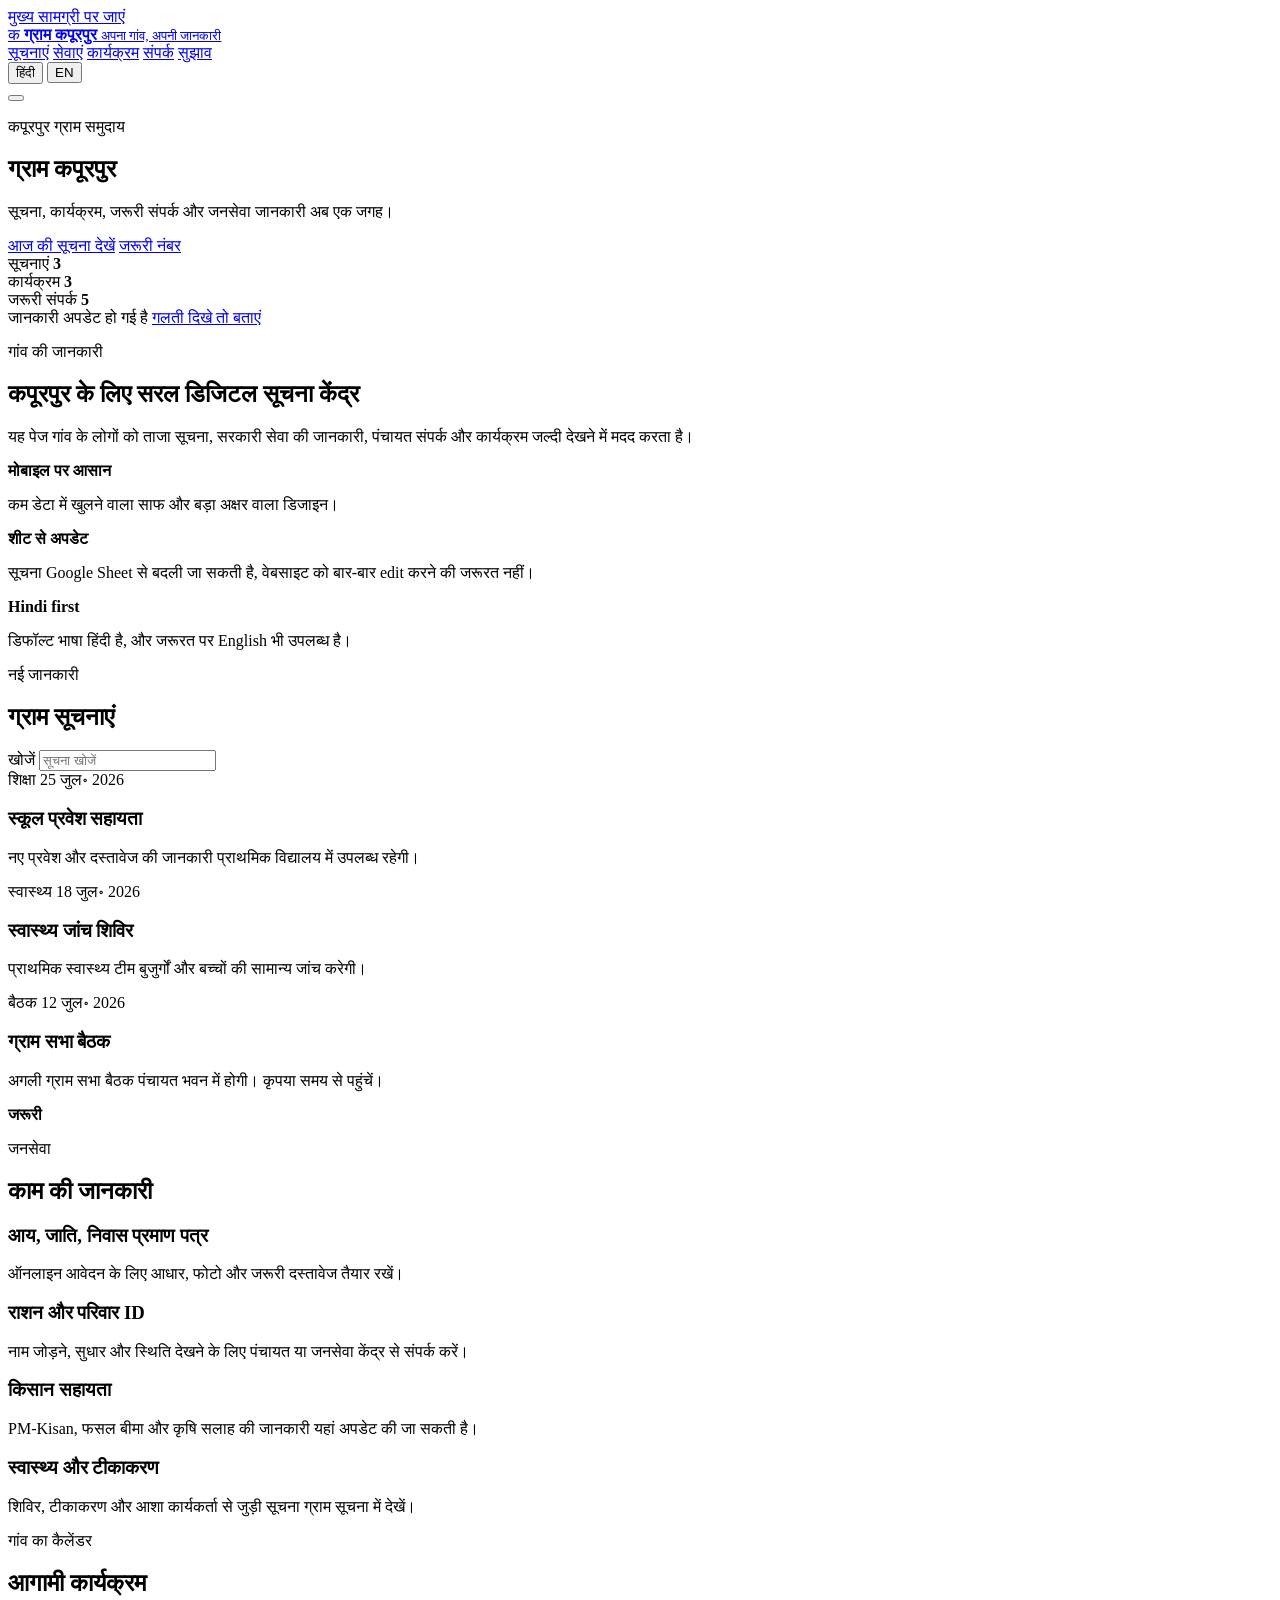
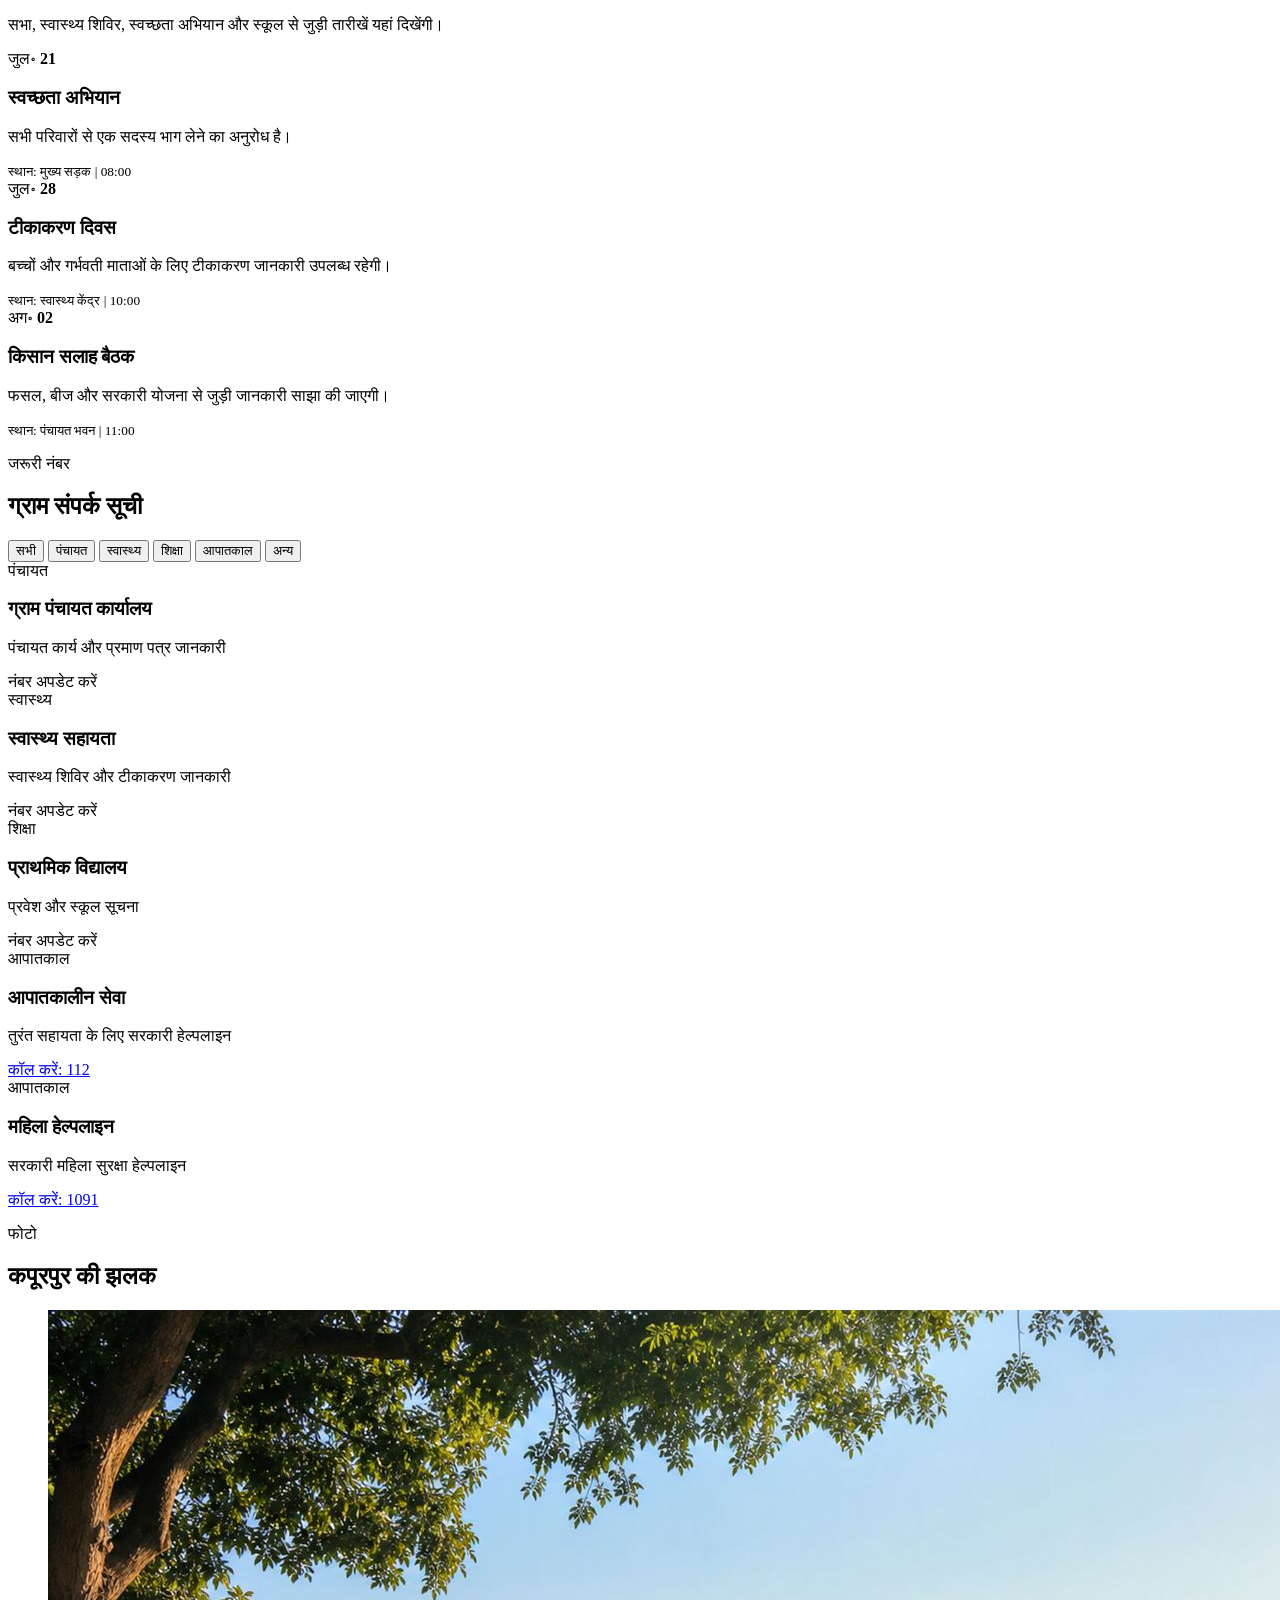
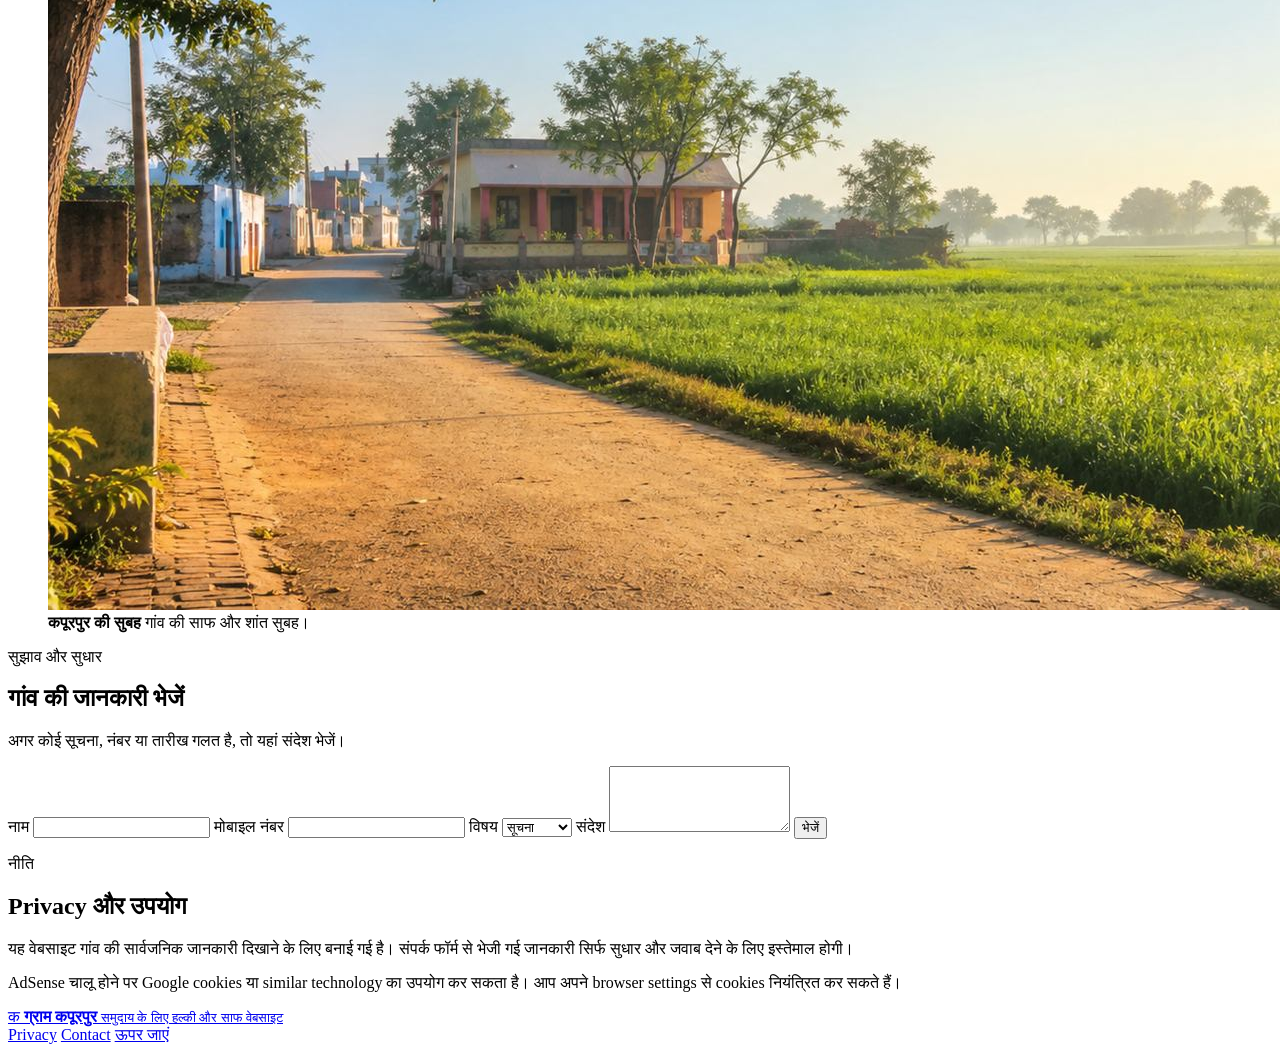
==== index.html @ 81c88fbb "Publish Gram Kapoorpur website" ====
<!doctype html>
<html lang="hi">
<head>
  <meta charset="utf-8">
  <meta name="viewport" content="width=device-width, initial-scale=1">
  <title>ग्राम कपूरपुर | Gram Kapoorpur</title>
  <meta name="description" content="ग्राम कपूरपुर की सूचना, कार्यक्रम, जरूरी संपर्क, जनसेवा जानकारी और गांव की खबरें।">
  <meta name="theme-color" content="#155e45">
  <meta property="og:title" content="ग्राम कपूरपुर | Gram Kapoorpur">
  <meta property="og:description" content="ग्राम कपूरपुर की आधिकारिक समुदाय वेबसाइट।">
  <meta property="og:type" content="website">
  <meta property="og:image" content="assets/kapoorpur-hero.jpg">
  <link rel="icon" href="assets/favicon.svg" type="image/svg+xml">
  <link rel="manifest" href="manifest.webmanifest">
  <link rel="preload" href="assets/kapoorpur-hero.jpg" as="image">
  <link rel="stylesheet" href="styles.css">
  <script src="config.js" defer></script>
  <script src="app.js" defer></script>
</head>
<body>
  <a class="skip-link" href="#content" data-i18n="skipLink">मुख्य सामग्री पर जाएं</a>

  <header class="site-header" id="top">
    <a class="brand" href="#top" aria-label="Gram Kapoorpur home">
      <span class="brand-mark" aria-hidden="true">क</span>
      <span>
        <strong data-i18n="siteName">ग्राम कपूरपुर</strong>
        <small data-i18n="siteTagline">अपना गांव, अपनी जानकारी</small>
      </span>
    </a>

    <nav class="nav-links" id="navLinks" aria-label="Main navigation">
      <a href="#notices" data-i18n="navNotices">सूचनाएं</a>
      <a href="#services" data-i18n="navServices">सेवाएं</a>
      <a href="#events" data-i18n="navEvents">कार्यक्रम</a>
      <a href="#directory" data-i18n="navDirectory">संपर्क</a>
      <a href="#contact" data-i18n="navContact">सुझाव</a>
    </nav>

    <div class="header-actions">
      <div class="language-switch" role="group" aria-label="Language">
        <button type="button" class="active" data-lang-switch="hi">हिंदी</button>
        <button type="button" data-lang-switch="en">EN</button>
      </div>
      <button class="menu-toggle" id="menuToggle" type="button" aria-label="Open menu" aria-expanded="false" aria-controls="navLinks">
        <span></span>
        <span></span>
        <span></span>
      </button>
    </div>
  </header>

  <main id="content">
    <section class="hero" aria-labelledby="heroTitle">
      <div class="hero-shade"></div>
      <div class="hero-content">
        <p class="eyebrow" data-i18n="heroEyebrow">कपूरपुर ग्राम समुदाय</p>
        <h1 id="heroTitle" data-i18n="heroTitle">ग्राम कपूरपुर</h1>
        <p class="hero-copy" data-i18n="heroCopy">सूचना, कार्यक्रम, जरूरी संपर्क और जनसेवा जानकारी अब एक जगह।</p>
        <div class="hero-actions">
          <a class="primary-action" href="#notices" data-i18n="heroPrimary">आज की सूचना देखें</a>
          <a class="secondary-action" href="#directory" data-i18n="heroSecondary">जरूरी नंबर</a>
        </div>
      </div>
      <div class="quick-strip" aria-label="Village highlights">
        <article>
          <span data-i18n="quickOneLabel">सूचनाएं</span>
          <strong id="noticeCount">0</strong>
        </article>
        <article>
          <span data-i18n="quickTwoLabel">कार्यक्रम</span>
          <strong id="eventCount">0</strong>
        </article>
        <article>
          <span data-i18n="quickThreeLabel">जरूरी संपर्क</span>
          <strong id="directoryCount">0</strong>
        </article>
      </div>
    </section>

    <section class="update-band" aria-live="polite">
      <span id="dataStatus" data-i18n="loadingData">जानकारी लोड हो रही है...</span>
      <a href="#contact" data-i18n="updateLink">गलती दिखे तो बताएं</a>
    </section>

    <section class="section intro-section" id="village" aria-labelledby="villageTitle">
      <div class="section-copy">
        <p class="eyebrow" data-i18n="villageEyebrow">गांव की जानकारी</p>
        <h2 id="villageTitle" data-i18n="villageTitle">कपूरपुर के लिए सरल डिजिटल सूचना केंद्र</h2>
        <p data-i18n="villageCopy">यह पेज गांव के लोगों को ताजा सूचना, सरकारी सेवा की जानकारी, पंचायत संपर्क और कार्यक्रम जल्दी देखने में मदद करता है।</p>
      </div>
      <div class="info-list">
        <article>
          <b data-i18n="infoOneTitle">मोबाइल पर आसान</b>
          <p data-i18n="infoOneBody">कम डेटा में खुलने वाला साफ और बड़ा अक्षर वाला डिजाइन।</p>
        </article>
        <article>
          <b data-i18n="infoTwoTitle">शीट से अपडेट</b>
          <p data-i18n="infoTwoBody">सूचना Google Sheet से बदली जा सकती है, वेबसाइट को बार-बार edit करने की जरूरत नहीं।</p>
        </article>
        <article>
          <b data-i18n="infoThreeTitle">Hindi first</b>
          <p data-i18n="infoThreeBody">डिफॉल्ट भाषा हिंदी है, और जरूरत पर English भी उपलब्ध है।</p>
        </article>
      </div>
    </section>

    <section class="ad-region" data-ad-container="top" hidden aria-label="Advertisement"></section>

    <section class="section" id="notices" aria-labelledby="noticesTitle">
      <div class="section-head">
        <div>
          <p class="eyebrow" data-i18n="noticesEyebrow">नई जानकारी</p>
          <h2 id="noticesTitle" data-i18n="noticesTitle">ग्राम सूचनाएं</h2>
        </div>
        <label class="search-box">
          <span data-i18n="searchLabel">खोजें</span>
          <input id="noticeSearch" type="search" autocomplete="off" data-i18n-placeholder="noticeSearchPlaceholder" placeholder="सूचना खोजें">
        </label>
      </div>
      <div class="notice-grid" id="noticeList"></div>
    </section>

    <section class="section service-section" id="services" aria-labelledby="servicesTitle">
      <div class="section-head">
        <div>
          <p class="eyebrow" data-i18n="servicesEyebrow">जनसेवा</p>
          <h2 id="servicesTitle" data-i18n="servicesTitle">काम की जानकारी</h2>
        </div>
      </div>
      <div class="service-grid" id="serviceList"></div>
    </section>

    <section class="section split-section" id="events" aria-labelledby="eventsTitle">
      <div class="section-copy">
        <p class="eyebrow" data-i18n="eventsEyebrow">गांव का कैलेंडर</p>
        <h2 id="eventsTitle" data-i18n="eventsTitle">आगामी कार्यक्रम</h2>
        <p data-i18n="eventsCopy">सभा, स्वास्थ्य शिविर, स्वच्छता अभियान और स्कूल से जुड़ी तारीखें यहां दिखेंगी।</p>
      </div>
      <div class="timeline" id="eventList"></div>
    </section>

    <section class="ad-region" data-ad-container="middle" hidden aria-label="Advertisement"></section>

    <section class="section" id="directory" aria-labelledby="directoryTitle">
      <div class="section-head">
        <div>
          <p class="eyebrow" data-i18n="directoryEyebrow">जरूरी नंबर</p>
          <h2 id="directoryTitle" data-i18n="directoryTitle">ग्राम संपर्क सूची</h2>
        </div>
        <div class="filter-row" id="directoryFilters" aria-label="Directory filters"></div>
      </div>
      <div class="directory-grid" id="directoryList"></div>
    </section>

    <section class="section gallery-section" id="gallery" aria-labelledby="galleryTitle">
      <div class="section-head">
        <div>
          <p class="eyebrow" data-i18n="galleryEyebrow">फोटो</p>
          <h2 id="galleryTitle" data-i18n="galleryTitle">कपूरपुर की झलक</h2>
        </div>
      </div>
      <div class="gallery-grid" id="galleryList"></div>
    </section>

    <section class="section contact-section" id="contact" aria-labelledby="contactTitle">
      <div class="section-copy">
        <p class="eyebrow" data-i18n="contactEyebrow">सुझाव और सुधार</p>
        <h2 id="contactTitle" data-i18n="contactTitle">गांव की जानकारी भेजें</h2>
        <p data-i18n="contactCopy">अगर कोई सूचना, नंबर या तारीख गलत है, तो यहां संदेश भेजें।</p>
        <div class="contact-lines">
          <a id="contactPhone" href="#" hidden></a>
          <a id="contactEmail" href="#" hidden></a>
        </div>
      </div>

      <form class="contact-form" id="contactForm">
        <label>
          <span data-i18n="formName">नाम</span>
          <input name="name" type="text" autocomplete="name" required>
        </label>
        <label>
          <span data-i18n="formPhone">मोबाइल नंबर</span>
          <input name="phone" type="tel" inputmode="tel" autocomplete="tel">
        </label>
        <label>
          <span data-i18n="formTopic">विषय</span>
          <select name="topic">
            <option value="notice" data-i18n="topicNotice">सूचना</option>
            <option value="contact" data-i18n="topicContact">संपर्क नंबर</option>
            <option value="correction" data-i18n="topicCorrection">सुधार</option>
            <option value="other" data-i18n="topicOther">अन्य</option>
          </select>
        </label>
        <label>
          <span data-i18n="formMessage">संदेश</span>
          <textarea name="message" rows="4" required></textarea>
        </label>
        <button class="primary-action" type="submit" data-i18n="formSubmit">भेजें</button>
        <p class="form-note" id="formNote" role="status" aria-live="polite"></p>
      </form>
    </section>

    <section class="section policy-section" id="privacy" aria-labelledby="privacyTitle">
      <div class="section-copy">
        <p class="eyebrow" data-i18n="privacyEyebrow">नीति</p>
        <h2 id="privacyTitle" data-i18n="privacyTitle">Privacy और उपयोग</h2>
      </div>
      <div class="policy-text">
        <p data-i18n="privacyBodyOne">यह वेबसाइट गांव की सार्वजनिक जानकारी दिखाने के लिए बनाई गई है। संपर्क फॉर्म से भेजी गई जानकारी सिर्फ सुधार और जवाब देने के लिए इस्तेमाल होगी।</p>
        <p data-i18n="privacyBodyTwo">AdSense चालू होने पर Google cookies या similar technology का उपयोग कर सकता है। आप अपने browser settings से cookies नियंत्रित कर सकते हैं।</p>
      </div>
    </section>

    <section class="ad-region" data-ad-container="bottom" hidden aria-label="Advertisement"></section>
  </main>

  <footer class="site-footer">
    <a class="brand footer-brand" href="#top" aria-label="Gram Kapoorpur home">
      <span class="brand-mark" aria-hidden="true">क</span>
      <span>
        <strong data-i18n="siteName">ग्राम कपूरपुर</strong>
        <small data-i18n="footerLine">समुदाय के लिए हल्की और साफ वेबसाइट</small>
      </span>
    </a>
    <div class="footer-links">
      <a href="#privacy" data-i18n="footerPrivacy">Privacy</a>
      <a href="#contact" data-i18n="footerContact">Contact</a>
      <a href="#top" data-i18n="footerTop">ऊपर जाएं</a>
    </div>
  </footer>
</body>
</html>
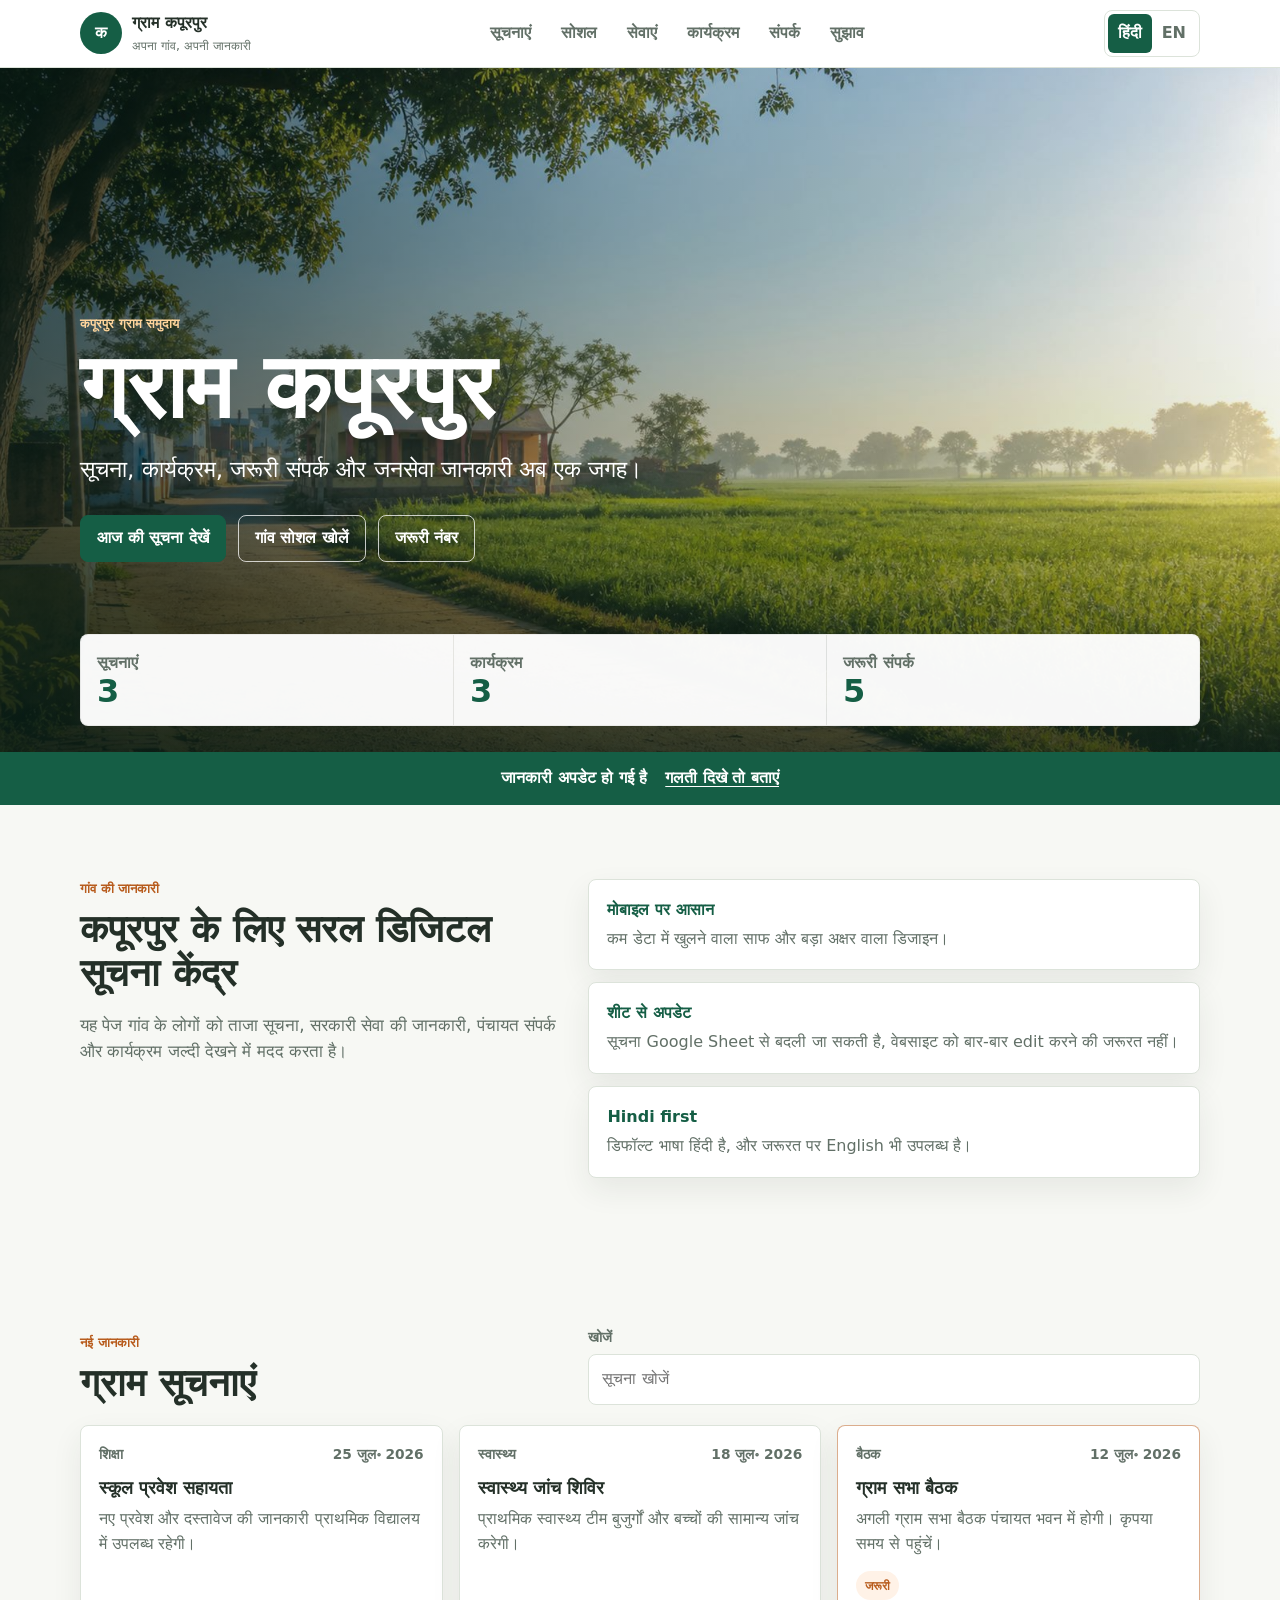
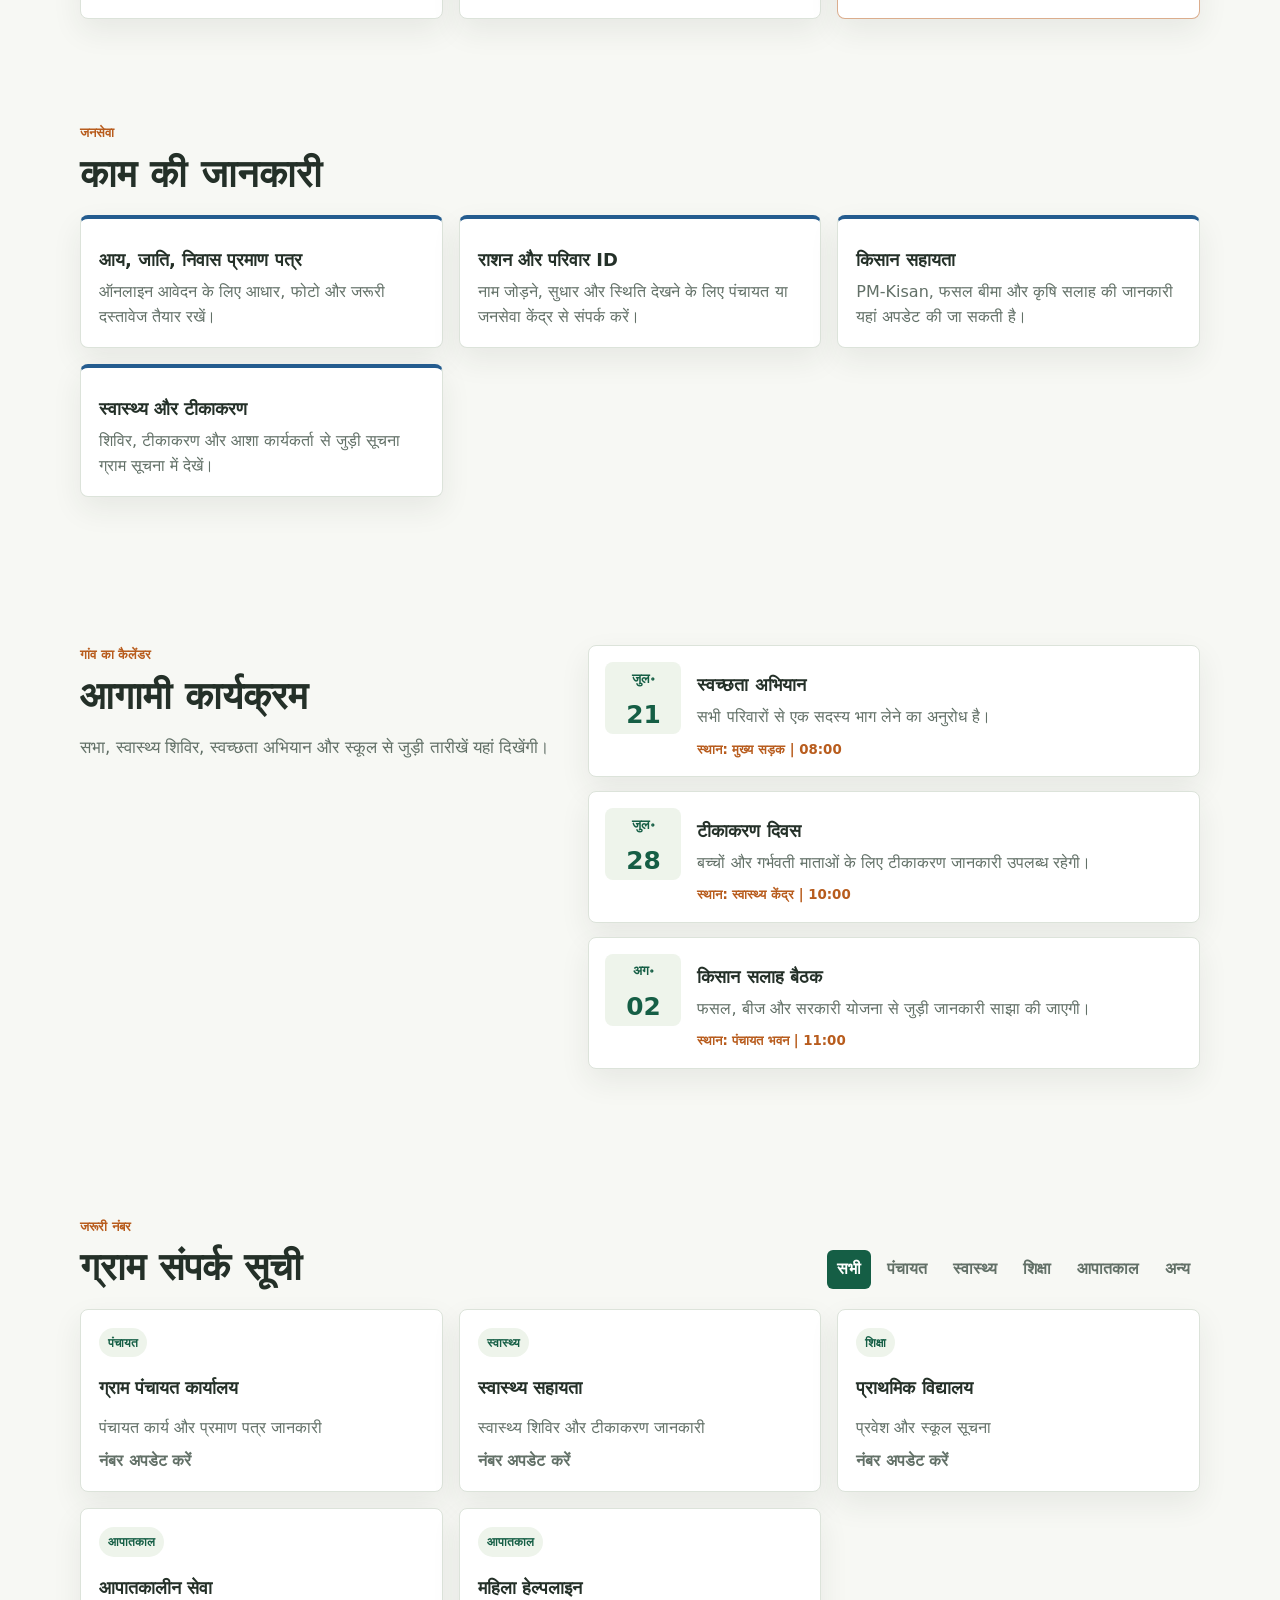
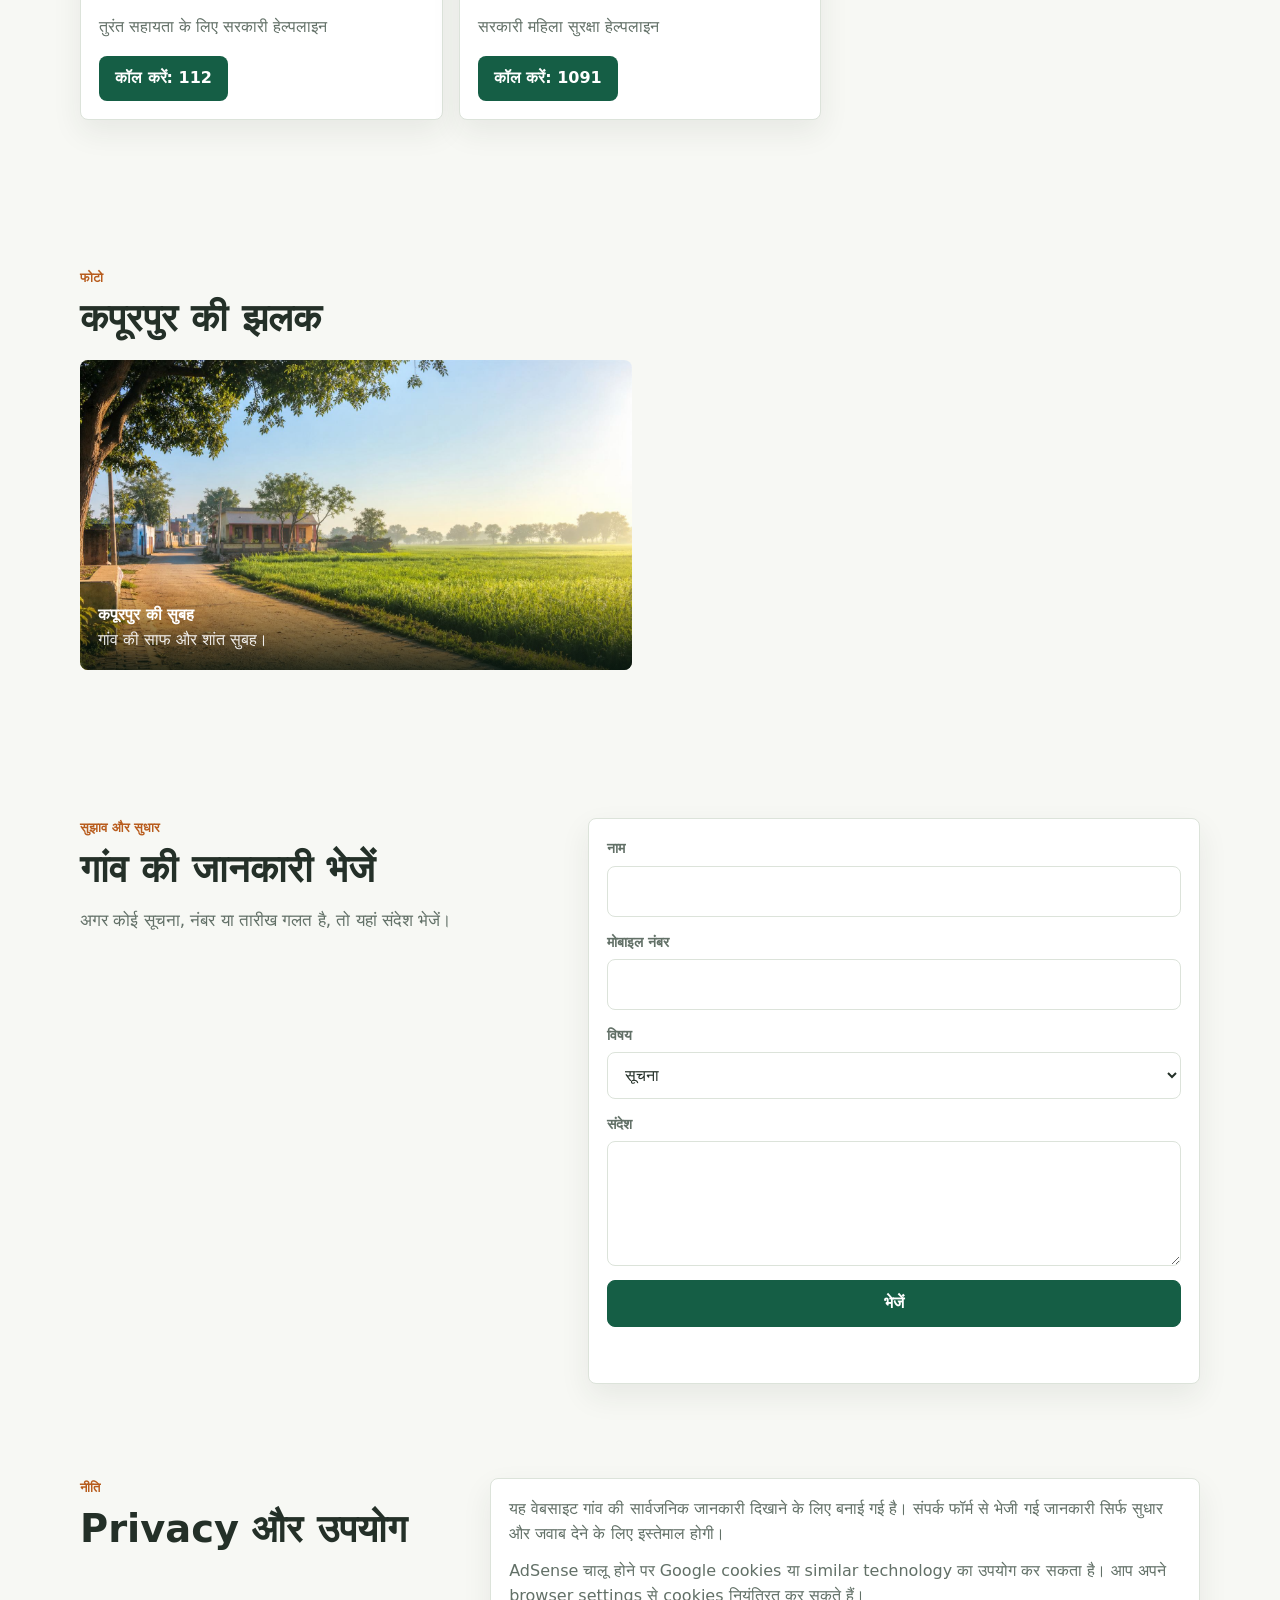
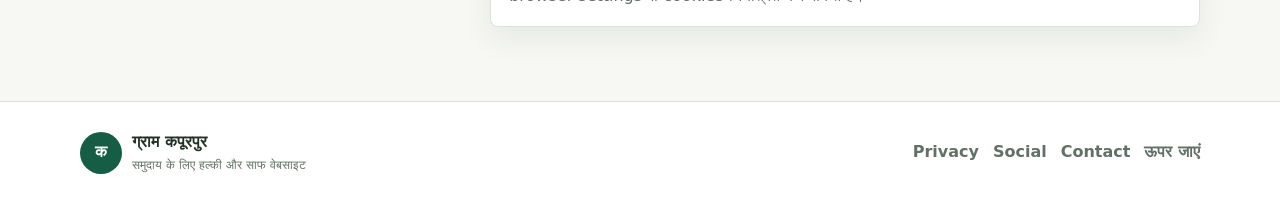
==== commit dd9d1b71: "Add Kapoorpur Social login network" ====
--- a/index.html
+++ b/index.html
@@ -31,6 +31,7 @@
 
     <nav class="nav-links" id="navLinks" aria-label="Main navigation">
       <a href="#notices" data-i18n="navNotices">सूचनाएं</a>
+      <a href="social.html" data-i18n="navSocial">सोशल</a>
       <a href="#services" data-i18n="navServices">सेवाएं</a>
       <a href="#events" data-i18n="navEvents">कार्यक्रम</a>
       <a href="#directory" data-i18n="navDirectory">संपर्क</a>
@@ -59,6 +60,7 @@
         <p class="hero-copy" data-i18n="heroCopy">सूचना, कार्यक्रम, जरूरी संपर्क और जनसेवा जानकारी अब एक जगह।</p>
         <div class="hero-actions">
           <a class="primary-action" href="#notices" data-i18n="heroPrimary">आज की सूचना देखें</a>
+          <a class="secondary-action" href="social.html" data-i18n="heroSocial">गांव सोशल खोलें</a>
           <a class="secondary-action" href="#directory" data-i18n="heroSecondary">जरूरी नंबर</a>
         </div>
       </div>
@@ -225,6 +227,7 @@
     </a>
     <div class="footer-links">
       <a href="#privacy" data-i18n="footerPrivacy">Privacy</a>
+      <a href="social.html" data-i18n="footerSocial">Social</a>
       <a href="#contact" data-i18n="footerContact">Contact</a>
       <a href="#top" data-i18n="footerTop">ऊपर जाएं</a>
     </div>
--- a/styles.css
+++ b/styles.css
@@ -0,0 +1,845 @@
+:root {
+  --bg: #f7f8f4;
+  --surface: #ffffff;
+  --surface-soft: #eef4eb;
+  --text: #243028;
+  --muted: #627067;
+  --primary: #155e45;
+  --primary-strong: #0f4635;
+  --accent: #b85c1d;
+  --blue: #245c8f;
+  --line: #dce3da;
+  --shadow: 0 12px 30px rgba(37, 49, 41, 0.08);
+  --radius: 8px;
+  --container: 1120px;
+  color-scheme: light;
+}
+
+* {
+  box-sizing: border-box;
+}
+
+html {
+  scroll-behavior: smooth;
+}
+
+body {
+  margin: 0;
+  background: var(--bg);
+  color: var(--text);
+  font-family: "Nirmala UI", Mangal, system-ui, -apple-system, BlinkMacSystemFont, "Segoe UI", sans-serif;
+  line-height: 1.55;
+  text-rendering: optimizeLegibility;
+}
+
+img {
+  display: block;
+  max-width: 100%;
+}
+
+a {
+  color: inherit;
+  text-decoration: none;
+}
+
+button,
+input,
+select,
+textarea {
+  font: inherit;
+}
+
+.skip-link {
+  position: fixed;
+  left: 16px;
+  top: 12px;
+  z-index: 50;
+  transform: translateY(-160%);
+  background: var(--surface);
+  border: 1px solid var(--line);
+  border-radius: var(--radius);
+  padding: 10px 14px;
+}
+
+.skip-link:focus {
+  transform: translateY(0);
+}
+
+.site-header {
+  position: sticky;
+  top: 0;
+  z-index: 40;
+  display: flex;
+  align-items: center;
+  justify-content: space-between;
+  gap: 18px;
+  min-height: 68px;
+  padding: 10px max(18px, calc((100vw - var(--container)) / 2));
+  background: rgba(255, 255, 255, 0.94);
+  border-bottom: 1px solid var(--line);
+  backdrop-filter: blur(10px);
+}
+
+.brand {
+  display: inline-flex;
+  align-items: center;
+  gap: 10px;
+  min-width: max-content;
+}
+
+.brand-mark {
+  display: grid;
+  place-items: center;
+  width: 42px;
+  height: 42px;
+  border-radius: 50%;
+  background: var(--primary);
+  color: #fff;
+  font-weight: 800;
+}
+
+.brand strong,
+.brand small {
+  display: block;
+}
+
+.brand strong {
+  font-size: 1rem;
+}
+
+.brand small {
+  color: var(--muted);
+  font-size: 0.78rem;
+}
+
+.nav-links {
+  display: flex;
+  align-items: center;
+  justify-content: center;
+  gap: 6px;
+}
+
+.nav-links a {
+  border-radius: var(--radius);
+  color: var(--muted);
+  font-weight: 700;
+  padding: 10px 12px;
+}
+
+.nav-links a:hover,
+.nav-links a:focus-visible {
+  background: var(--surface-soft);
+  color: var(--primary);
+}
+
+.header-actions {
+  display: flex;
+  align-items: center;
+  gap: 10px;
+}
+
+.language-switch {
+  display: inline-flex;
+  padding: 3px;
+  border: 1px solid var(--line);
+  border-radius: var(--radius);
+  background: var(--surface);
+}
+
+.language-switch button,
+.filter-row button {
+  min-height: 38px;
+  border: 0;
+  border-radius: 6px;
+  background: transparent;
+  color: var(--muted);
+  cursor: pointer;
+  font-weight: 800;
+  padding: 7px 10px;
+}
+
+.language-switch button.active,
+.filter-row button.active {
+  background: var(--primary);
+  color: #fff;
+}
+
+.menu-toggle {
+  display: none;
+  width: 42px;
+  height: 42px;
+  border: 1px solid var(--line);
+  border-radius: var(--radius);
+  background: var(--surface);
+  cursor: pointer;
+  padding: 9px;
+}
+
+.menu-toggle span {
+  display: block;
+  height: 2px;
+  margin: 5px 0;
+  background: var(--text);
+}
+
+.hero {
+  position: relative;
+  display: grid;
+  align-items: end;
+  min-height: clamp(560px, 76vh, 760px);
+  background: url("assets/kapoorpur-hero.jpg") center / cover no-repeat;
+  overflow: hidden;
+}
+
+.hero-shade {
+  position: absolute;
+  inset: 0;
+  background:
+    linear-gradient(90deg, rgba(9, 29, 22, 0.74), rgba(9, 29, 22, 0.34) 48%, rgba(9, 29, 22, 0.05)),
+    linear-gradient(0deg, rgba(9, 29, 22, 0.72), rgba(9, 29, 22, 0) 42%);
+}
+
+.hero-content {
+  position: relative;
+  z-index: 1;
+  width: min(var(--container), calc(100% - 36px));
+  margin: 0 auto;
+  padding: 110px 0 190px;
+  color: #fff;
+}
+
+.eyebrow {
+  margin: 0 0 8px;
+  color: var(--accent);
+  font-size: 0.82rem;
+  font-weight: 900;
+  letter-spacing: 0;
+  text-transform: uppercase;
+}
+
+.hero .eyebrow {
+  color: #ffd59c;
+}
+
+.hero h1 {
+  max-width: 720px;
+  margin: 0;
+  font-size: clamp(2.8rem, 7vw, 5.8rem);
+  line-height: 1.02;
+  letter-spacing: 0;
+}
+
+.hero-copy {
+  max-width: 620px;
+  margin: 18px 0 0;
+  font-size: clamp(1.1rem, 2vw, 1.45rem);
+}
+
+.hero-actions {
+  display: flex;
+  flex-wrap: wrap;
+  gap: 12px;
+  margin-top: 28px;
+}
+
+.primary-action,
+.secondary-action,
+.call-link {
+  display: inline-flex;
+  align-items: center;
+  justify-content: center;
+  min-height: 44px;
+  border-radius: var(--radius);
+  font-weight: 900;
+  padding: 10px 16px;
+}
+
+.primary-action {
+  border: 1px solid var(--primary);
+  background: var(--primary);
+  color: #fff;
+}
+
+.primary-action:hover,
+.primary-action:focus-visible {
+  background: var(--primary-strong);
+}
+
+.secondary-action {
+  border: 1px solid rgba(255, 255, 255, 0.75);
+  color: #fff;
+}
+
+.secondary-action:hover,
+.secondary-action:focus-visible {
+  background: rgba(255, 255, 255, 0.14);
+}
+
+.quick-strip {
+  position: absolute;
+  left: 50%;
+  bottom: 26px;
+  z-index: 2;
+  display: grid;
+  grid-template-columns: repeat(3, 1fr);
+  gap: 1px;
+  width: min(var(--container), calc(100% - 36px));
+  transform: translateX(-50%);
+  border: 1px solid rgba(255, 255, 255, 0.28);
+  border-radius: var(--radius);
+  overflow: hidden;
+  background: rgba(255, 255, 255, 0.86);
+  box-shadow: var(--shadow);
+}
+
+.quick-strip article {
+  min-height: 88px;
+  padding: 16px;
+  background: rgba(255, 255, 255, 0.76);
+}
+
+.quick-strip span {
+  display: block;
+  color: var(--muted);
+  font-weight: 800;
+}
+
+.quick-strip strong {
+  display: block;
+  color: var(--primary);
+  font-size: 2rem;
+  line-height: 1.05;
+}
+
+.update-band {
+  display: flex;
+  justify-content: center;
+  gap: 18px;
+  padding: 14px 18px;
+  background: var(--primary);
+  color: #fff;
+  font-weight: 800;
+}
+
+.update-band a {
+  text-decoration: underline;
+  text-underline-offset: 3px;
+}
+
+.section {
+  width: min(var(--container), calc(100% - 36px));
+  margin: 0 auto;
+  padding: 74px 0;
+}
+
+.section-head,
+.split-section,
+.contact-section,
+.intro-section {
+  display: grid;
+  grid-template-columns: minmax(0, 0.88fr) minmax(280px, 1.12fr);
+  gap: 28px;
+  align-items: start;
+}
+
+.section-head {
+  align-items: end;
+  margin-bottom: 20px;
+}
+
+.section h2 {
+  margin: 0;
+  font-size: clamp(1.8rem, 3vw, 2.7rem);
+  line-height: 1.14;
+  letter-spacing: 0;
+}
+
+.section-copy p:not(.eyebrow) {
+  max-width: 620px;
+  color: var(--muted);
+  font-size: 1.05rem;
+}
+
+.info-list {
+  display: grid;
+  gap: 12px;
+}
+
+.info-list article,
+.notice-card,
+.service-card,
+.directory-card,
+.event-item,
+.contact-form,
+.policy-text {
+  border: 1px solid var(--line);
+  border-radius: var(--radius);
+  background: var(--surface);
+  box-shadow: var(--shadow);
+}
+
+.info-list article {
+  padding: 18px;
+}
+
+.info-list b {
+  display: block;
+  margin-bottom: 4px;
+  color: var(--primary);
+}
+
+.info-list p {
+  margin: 0;
+  color: var(--muted);
+}
+
+.ad-region {
+  width: min(var(--container), calc(100% - 36px));
+  min-height: 90px;
+  margin: 20px auto;
+  border-radius: var(--radius);
+  background: #edf2ee;
+}
+
+.search-box {
+  display: grid;
+  gap: 6px;
+}
+
+.search-box span,
+.contact-form span {
+  color: var(--muted);
+  font-size: 0.9rem;
+  font-weight: 800;
+}
+
+.search-box input,
+.contact-form input,
+.contact-form select,
+.contact-form textarea {
+  width: 100%;
+  border: 1px solid var(--line);
+  border-radius: var(--radius);
+  background: #fff;
+  color: var(--text);
+  padding: 12px 13px;
+  outline: 0;
+}
+
+.search-box input:focus,
+.contact-form input:focus,
+.contact-form select:focus,
+.contact-form textarea:focus {
+  border-color: var(--primary);
+  box-shadow: 0 0 0 3px rgba(21, 94, 69, 0.14);
+}
+
+.notice-grid,
+.service-grid,
+.directory-grid,
+.gallery-grid {
+  display: grid;
+  grid-template-columns: repeat(3, minmax(0, 1fr));
+  gap: 16px;
+}
+
+.notice-card,
+.service-card,
+.directory-card {
+  padding: 18px;
+}
+
+.notice-card.important {
+  border-color: rgba(184, 92, 29, 0.5);
+}
+
+.card-meta {
+  display: flex;
+  align-items: center;
+  justify-content: space-between;
+  gap: 12px;
+  color: var(--muted);
+  font-size: 0.86rem;
+  font-weight: 800;
+}
+
+.notice-card h3,
+.service-card h3,
+.directory-card h3,
+.event-item h3 {
+  margin: 12px 0 8px;
+  font-size: 1.12rem;
+  line-height: 1.25;
+}
+
+.notice-card p,
+.service-card p,
+.directory-card p,
+.event-item p {
+  margin: 0;
+  color: var(--muted);
+}
+
+.pill,
+.category {
+  display: inline-flex;
+  width: max-content;
+  margin-top: 14px;
+  border-radius: 999px;
+  background: #fff2e7;
+  color: var(--accent);
+  font-size: 0.78rem;
+  font-weight: 900;
+  padding: 5px 9px;
+}
+
+.service-section {
+  padding-top: 30px;
+}
+
+.service-card {
+  border-top: 4px solid var(--blue);
+}
+
+.timeline {
+  display: grid;
+  gap: 14px;
+}
+
+.event-item {
+  display: grid;
+  grid-template-columns: 76px 1fr;
+  gap: 16px;
+  padding: 16px;
+}
+
+.event-item time {
+  display: grid;
+  place-items: center;
+  align-self: start;
+  min-height: 72px;
+  border-radius: var(--radius);
+  background: var(--surface-soft);
+  color: var(--primary);
+  font-weight: 900;
+  text-align: center;
+}
+
+.event-item time span {
+  font-size: 0.8rem;
+}
+
+.event-item time strong {
+  font-size: 1.55rem;
+  line-height: 1;
+}
+
+.event-item small {
+  display: block;
+  margin-top: 10px;
+  color: var(--accent);
+  font-weight: 800;
+}
+
+.filter-row {
+  display: flex;
+  flex-wrap: wrap;
+  gap: 6px;
+  justify-content: flex-end;
+}
+
+.directory-card {
+  display: grid;
+  align-content: start;
+  gap: 8px;
+}
+
+.directory-card .category {
+  margin: 0;
+  background: var(--surface-soft);
+  color: var(--primary);
+}
+
+.call-link {
+  width: max-content;
+  margin-top: 8px;
+  background: var(--primary);
+  color: #fff;
+}
+
+.muted {
+  color: var(--muted);
+  font-weight: 800;
+}
+
+.gallery-grid {
+  grid-template-columns: repeat(2, minmax(0, 1fr));
+}
+
+.gallery-card {
+  position: relative;
+  min-height: 280px;
+  margin: 0;
+  border-radius: var(--radius);
+  overflow: hidden;
+  background: #d7ded5;
+}
+
+.gallery-card img {
+  width: 100%;
+  height: 100%;
+  min-height: 280px;
+  object-fit: cover;
+}
+
+.gallery-card figcaption {
+  position: absolute;
+  left: 0;
+  right: 0;
+  bottom: 0;
+  padding: 18px;
+  background: linear-gradient(0deg, rgba(5, 20, 14, 0.82), rgba(5, 20, 14, 0));
+  color: #fff;
+}
+
+.gallery-card strong,
+.gallery-card span {
+  display: block;
+}
+
+.gallery-card span {
+  opacity: 0.9;
+}
+
+.contact-section {
+  align-items: stretch;
+}
+
+.contact-lines {
+  display: grid;
+  gap: 8px;
+  margin-top: 18px;
+}
+
+.contact-lines a {
+  color: var(--primary);
+  font-weight: 900;
+  text-decoration: underline;
+  text-underline-offset: 3px;
+}
+
+.contact-form {
+  display: grid;
+  gap: 14px;
+  padding: 18px;
+}
+
+.contact-form label {
+  display: grid;
+  gap: 6px;
+}
+
+.contact-form textarea {
+  resize: vertical;
+}
+
+.form-note {
+  min-height: 24px;
+  margin: 0;
+  color: var(--muted);
+  font-weight: 800;
+}
+
+.form-note.success {
+  color: var(--primary);
+}
+
+.form-note.warning {
+  color: var(--accent);
+}
+
+.policy-section {
+  display: grid;
+  grid-template-columns: 0.7fr 1.3fr;
+  gap: 28px;
+  padding-top: 20px;
+}
+
+.policy-text {
+  padding: 18px;
+}
+
+.policy-text p {
+  margin: 0 0 12px;
+  color: var(--muted);
+}
+
+.policy-text p:last-child {
+  margin-bottom: 0;
+}
+
+.empty-state {
+  grid-column: 1 / -1;
+  margin: 0;
+  border: 1px dashed var(--line);
+  border-radius: var(--radius);
+  padding: 24px;
+  color: var(--muted);
+  text-align: center;
+}
+
+.site-footer {
+  display: flex;
+  align-items: center;
+  justify-content: space-between;
+  gap: 20px;
+  padding: 28px max(18px, calc((100vw - var(--container)) / 2));
+  border-top: 1px solid var(--line);
+  background: #fff;
+}
+
+.footer-links {
+  display: flex;
+  flex-wrap: wrap;
+  gap: 14px;
+  color: var(--muted);
+  font-weight: 800;
+}
+
+@media (max-width: 880px) {
+  .site-header {
+    min-height: 62px;
+  }
+
+  .menu-toggle {
+    display: block;
+  }
+
+  .nav-links {
+    position: absolute;
+    left: 18px;
+    right: 18px;
+    top: calc(100% + 8px);
+    display: none;
+    border: 1px solid var(--line);
+    border-radius: var(--radius);
+    background: var(--surface);
+    box-shadow: var(--shadow);
+    padding: 8px;
+  }
+
+  .nav-links.open {
+    display: grid;
+  }
+
+  .nav-links a {
+    padding: 13px 12px;
+  }
+
+  .brand small {
+    display: none;
+  }
+
+  .hero {
+    min-height: 700px;
+    background-position: 38% center;
+  }
+
+  .hero-content {
+    padding: 90px 0 270px;
+  }
+
+  .quick-strip {
+    grid-template-columns: 1fr;
+  }
+
+  .quick-strip article {
+    min-height: 70px;
+    display: flex;
+    align-items: center;
+    justify-content: space-between;
+  }
+
+  .section,
+  .ad-region {
+    width: min(100% - 28px, var(--container));
+  }
+
+  .section-head,
+  .split-section,
+  .contact-section,
+  .intro-section,
+  .policy-section {
+    grid-template-columns: 1fr;
+  }
+
+  .section-head {
+    align-items: start;
+  }
+
+  .filter-row {
+    justify-content: flex-start;
+  }
+
+  .notice-grid,
+  .service-grid,
+  .directory-grid,
+  .gallery-grid {
+    grid-template-columns: 1fr;
+  }
+
+  .site-footer {
+    display: grid;
+  }
+}
+
+@media (max-width: 520px) {
+  .site-header {
+    padding-left: 12px;
+    padding-right: 12px;
+  }
+
+  .brand-mark {
+    width: 38px;
+    height: 38px;
+  }
+
+  .language-switch button {
+    min-height: 36px;
+    padding-left: 8px;
+    padding-right: 8px;
+  }
+
+  .hero {
+    min-height: 680px;
+  }
+
+  .hero h1 {
+    font-size: 2.7rem;
+  }
+
+  .hero-actions {
+    display: grid;
+    max-width: 320px;
+  }
+
+  .primary-action,
+  .secondary-action {
+    width: 100%;
+  }
+
+  .update-band {
+    display: grid;
+    gap: 4px;
+    text-align: center;
+  }
+
+  .section {
+    padding: 52px 0;
+  }
+
+  .event-item {
+    grid-template-columns: 64px 1fr;
+    gap: 12px;
+  }
+}
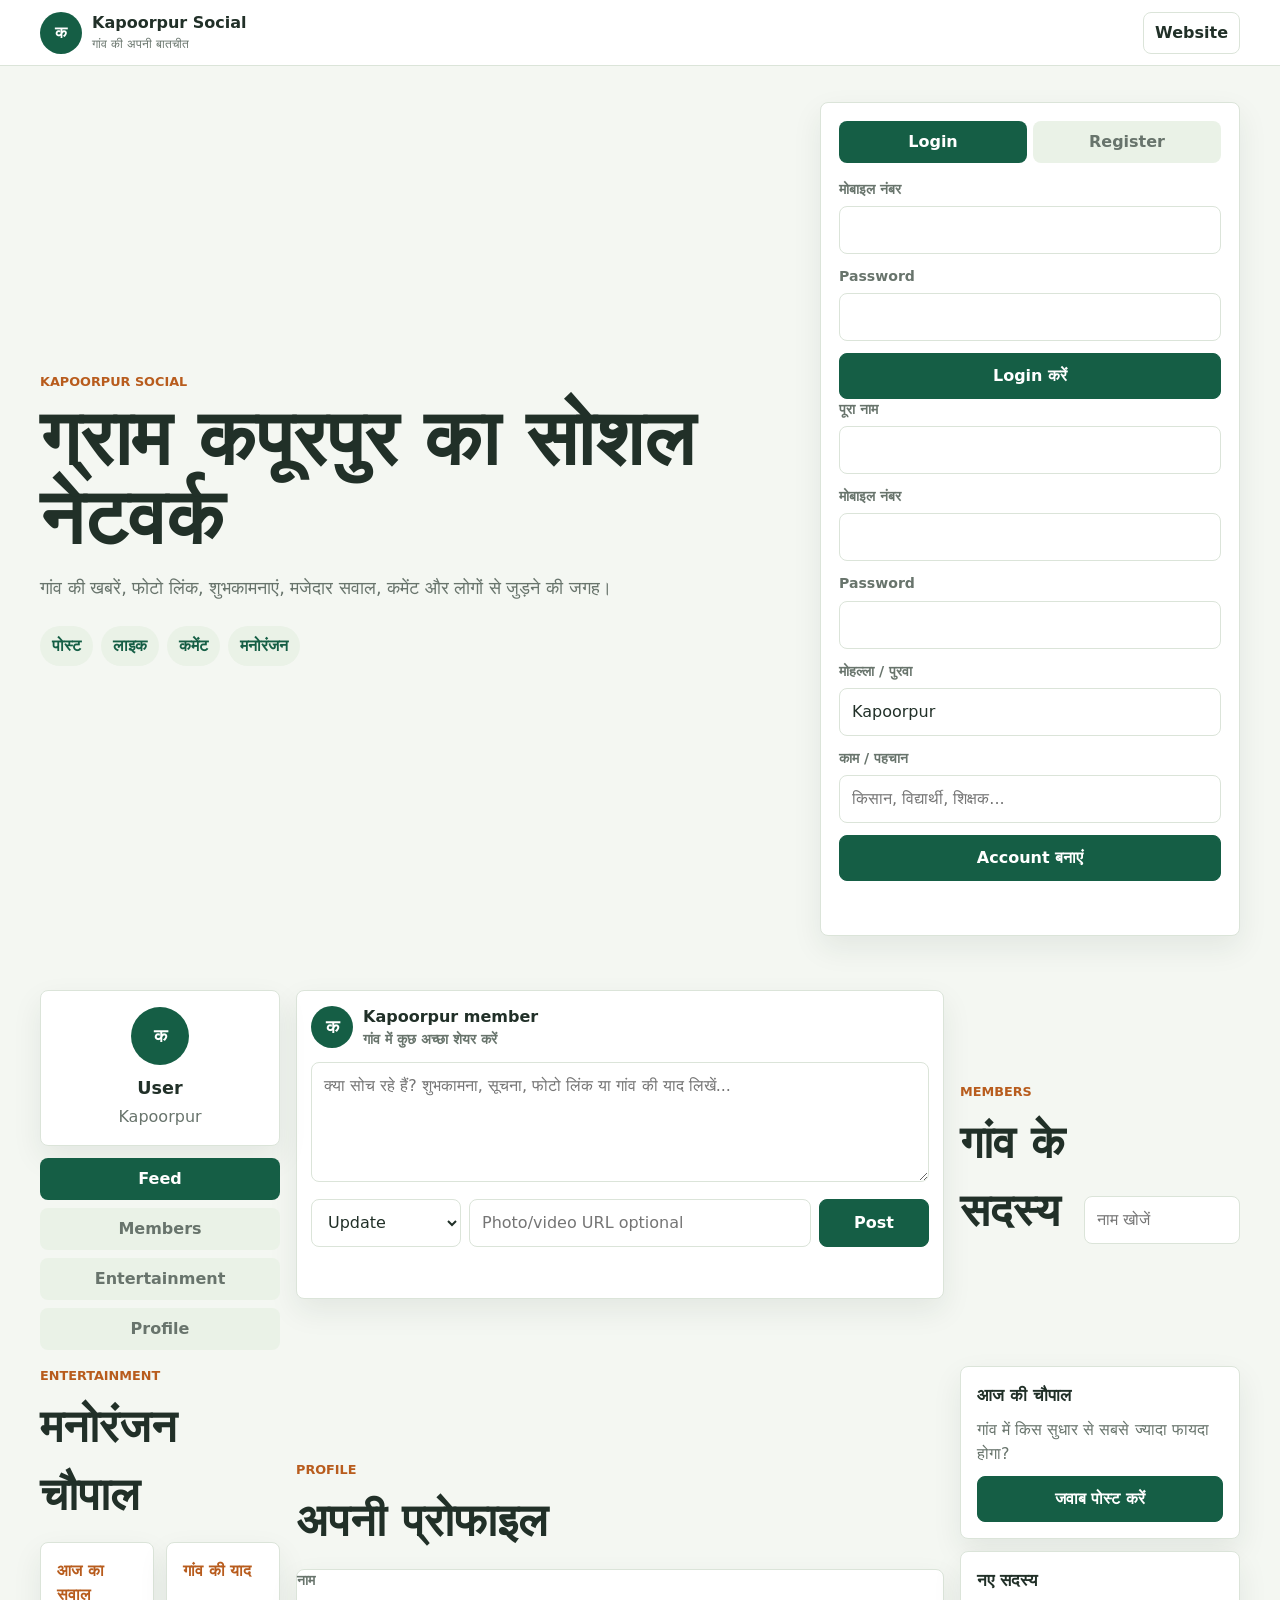
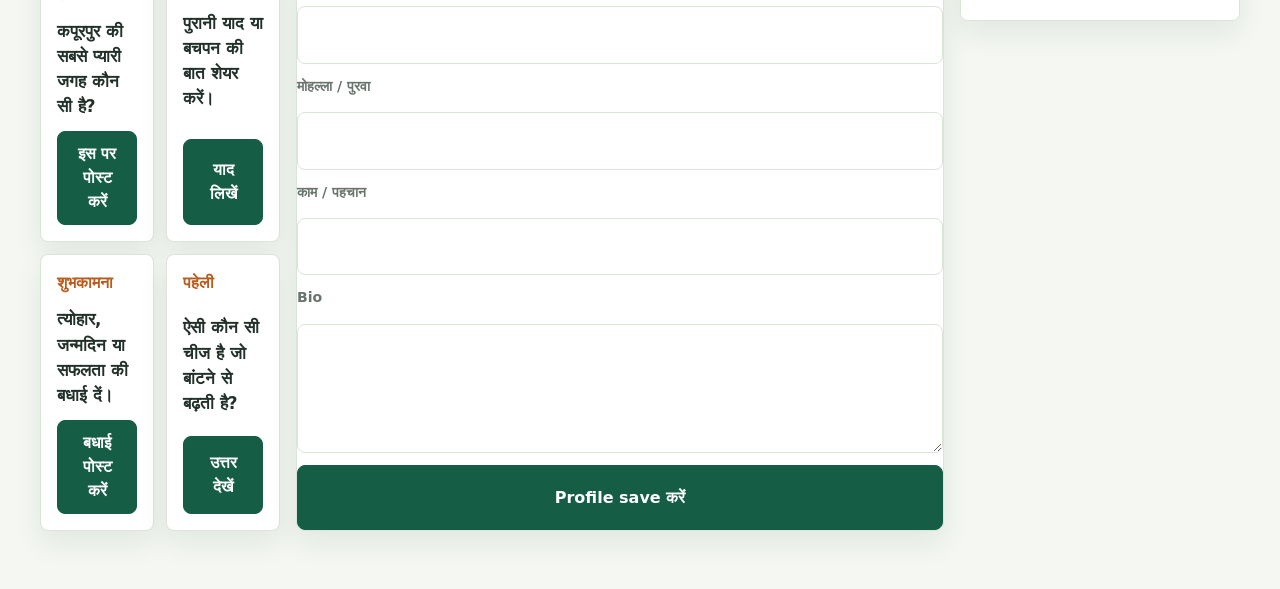
==== commit 127722f2: "Update Kapoorpur Social: index.html" ====
--- a/index.html
+++ b/index.html
@@ -3,234 +3,37 @@
 <head>
   <meta charset="utf-8">
   <meta name="viewport" content="width=device-width, initial-scale=1">
-  <title>ग्राम कपूरपुर | Gram Kapoorpur</title>
-  <meta name="description" content="ग्राम कपूरपुर की सूचना, कार्यक्रम, जरूरी संपर्क, जनसेवा जानकारी और गांव की खबरें।">
+  <title>Kapoorpur Social</title>
+  <meta name="description" content="Kapoorpur Social: village social network for posts, friends, messages, notifications, profile and entertainment.">
   <meta name="theme-color" content="#155e45">
-  <meta property="og:title" content="ग्राम कपूरपुर | Gram Kapoorpur">
-  <meta property="og:description" content="ग्राम कपूरपुर की आधिकारिक समुदाय वेबसाइट।">
-  <meta property="og:type" content="website">
-  <meta property="og:image" content="assets/kapoorpur-hero.jpg">
+  <meta http-equiv="refresh" content="0; url=social.html">
+  <link rel="canonical" href="https://gramkapoorpur-netizen.github.io/gram-kapoorpur/social.html">
   <link rel="icon" href="assets/favicon.svg" type="image/svg+xml">
-  <link rel="manifest" href="manifest.webmanifest">
-  <link rel="preload" href="assets/kapoorpur-hero.jpg" as="image">
-  <link rel="stylesheet" href="styles.css">
-  <script src="config.js" defer></script>
-  <script src="app.js" defer></script>
+  <style>
+    body {
+      display: grid;
+      min-height: 100vh;
+      margin: 0;
+      place-items: center;
+      background: #f3f5f1;
+      color: #213028;
+      font-family: "Nirmala UI", Mangal, system-ui, sans-serif;
+      text-align: center;
+    }
+    a {
+      color: #155e45;
+      font-weight: 800;
+    }
+  </style>
+  <script>
+    window.location.replace("social.html");
+  </script>
 </head>
 <body>
-  <a class="skip-link" href="#content" data-i18n="skipLink">मुख्य सामग्री पर जाएं</a>
-
-  <header class="site-header" id="top">
-    <a class="brand" href="#top" aria-label="Gram Kapoorpur home">
-      <span class="brand-mark" aria-hidden="true">क</span>
-      <span>
-        <strong data-i18n="siteName">ग्राम कपूरपुर</strong>
-        <small data-i18n="siteTagline">अपना गांव, अपनी जानकारी</small>
-      </span>
-    </a>
-
-    <nav class="nav-links" id="navLinks" aria-label="Main navigation">
-      <a href="#notices" data-i18n="navNotices">सूचनाएं</a>
-      <a href="social.html" data-i18n="navSocial">सोशल</a>
-      <a href="#services" data-i18n="navServices">सेवाएं</a>
-      <a href="#events" data-i18n="navEvents">कार्यक्रम</a>
-      <a href="#directory" data-i18n="navDirectory">संपर्क</a>
-      <a href="#contact" data-i18n="navContact">सुझाव</a>
-    </nav>
-
-    <div class="header-actions">
-      <div class="language-switch" role="group" aria-label="Language">
-        <button type="button" class="active" data-lang-switch="hi">हिंदी</button>
-        <button type="button" data-lang-switch="en">EN</button>
-      </div>
-      <button class="menu-toggle" id="menuToggle" type="button" aria-label="Open menu" aria-expanded="false" aria-controls="navLinks">
-        <span></span>
-        <span></span>
-        <span></span>
-      </button>
-    </div>
-  </header>
-
-  <main id="content">
-    <section class="hero" aria-labelledby="heroTitle">
-      <div class="hero-shade"></div>
-      <div class="hero-content">
-        <p class="eyebrow" data-i18n="heroEyebrow">कपूरपुर ग्राम समुदाय</p>
-        <h1 id="heroTitle" data-i18n="heroTitle">ग्राम कपूरपुर</h1>
-        <p class="hero-copy" data-i18n="heroCopy">सूचना, कार्यक्रम, जरूरी संपर्क और जनसेवा जानकारी अब एक जगह।</p>
-        <div class="hero-actions">
-          <a class="primary-action" href="#notices" data-i18n="heroPrimary">आज की सूचना देखें</a>
-          <a class="secondary-action" href="social.html" data-i18n="heroSocial">गांव सोशल खोलें</a>
-          <a class="secondary-action" href="#directory" data-i18n="heroSecondary">जरूरी नंबर</a>
-        </div>
-      </div>
-      <div class="quick-strip" aria-label="Village highlights">
-        <article>
-          <span data-i18n="quickOneLabel">सूचनाएं</span>
-          <strong id="noticeCount">0</strong>
-        </article>
-        <article>
-          <span data-i18n="quickTwoLabel">कार्यक्रम</span>
-          <strong id="eventCount">0</strong>
-        </article>
-        <article>
-          <span data-i18n="quickThreeLabel">जरूरी संपर्क</span>
-          <strong id="directoryCount">0</strong>
-        </article>
-      </div>
-    </section>
-
-    <section class="update-band" aria-live="polite">
-      <span id="dataStatus" data-i18n="loadingData">जानकारी लोड हो रही है...</span>
-      <a href="#contact" data-i18n="updateLink">गलती दिखे तो बताएं</a>
-    </section>
-
-    <section class="section intro-section" id="village" aria-labelledby="villageTitle">
-      <div class="section-copy">
-        <p class="eyebrow" data-i18n="villageEyebrow">गांव की जानकारी</p>
-        <h2 id="villageTitle" data-i18n="villageTitle">कपूरपुर के लिए सरल डिजिटल सूचना केंद्र</h2>
-        <p data-i18n="villageCopy">यह पेज गांव के लोगों को ताजा सूचना, सरकारी सेवा की जानकारी, पंचायत संपर्क और कार्यक्रम जल्दी देखने में मदद करता है।</p>
-      </div>
-      <div class="info-list">
-        <article>
-          <b data-i18n="infoOneTitle">मोबाइल पर आसान</b>
-          <p data-i18n="infoOneBody">कम डेटा में खुलने वाला साफ और बड़ा अक्षर वाला डिजाइन।</p>
-        </article>
-        <article>
-          <b data-i18n="infoTwoTitle">शीट से अपडेट</b>
-          <p data-i18n="infoTwoBody">सूचना Google Sheet से बदली जा सकती है, वेबसाइट को बार-बार edit करने की जरूरत नहीं।</p>
-        </article>
-        <article>
-          <b data-i18n="infoThreeTitle">Hindi first</b>
-          <p data-i18n="infoThreeBody">डिफॉल्ट भाषा हिंदी है, और जरूरत पर English भी उपलब्ध है।</p>
-        </article>
-      </div>
-    </section>
-
-    <section class="ad-region" data-ad-container="top" hidden aria-label="Advertisement"></section>
-
-    <section class="section" id="notices" aria-labelledby="noticesTitle">
-      <div class="section-head">
-        <div>
-          <p class="eyebrow" data-i18n="noticesEyebrow">नई जानकारी</p>
-          <h2 id="noticesTitle" data-i18n="noticesTitle">ग्राम सूचनाएं</h2>
-        </div>
-        <label class="search-box">
-          <span data-i18n="searchLabel">खोजें</span>
-          <input id="noticeSearch" type="search" autocomplete="off" data-i18n-placeholder="noticeSearchPlaceholder" placeholder="सूचना खोजें">
-        </label>
-      </div>
-      <div class="notice-grid" id="noticeList"></div>
-    </section>
-
-    <section class="section service-section" id="services" aria-labelledby="servicesTitle">
-      <div class="section-head">
-        <div>
-          <p class="eyebrow" data-i18n="servicesEyebrow">जनसेवा</p>
-          <h2 id="servicesTitle" data-i18n="servicesTitle">काम की जानकारी</h2>
-        </div>
-      </div>
-      <div class="service-grid" id="serviceList"></div>
-    </section>
-
-    <section class="section split-section" id="events" aria-labelledby="eventsTitle">
-      <div class="section-copy">
-        <p class="eyebrow" data-i18n="eventsEyebrow">गांव का कैलेंडर</p>
-        <h2 id="eventsTitle" data-i18n="eventsTitle">आगामी कार्यक्रम</h2>
-        <p data-i18n="eventsCopy">सभा, स्वास्थ्य शिविर, स्वच्छता अभियान और स्कूल से जुड़ी तारीखें यहां दिखेंगी।</p>
-      </div>
-      <div class="timeline" id="eventList"></div>
-    </section>
-
-    <section class="ad-region" data-ad-container="middle" hidden aria-label="Advertisement"></section>
-
-    <section class="section" id="directory" aria-labelledby="directoryTitle">
-      <div class="section-head">
-        <div>
-          <p class="eyebrow" data-i18n="directoryEyebrow">जरूरी नंबर</p>
-          <h2 id="directoryTitle" data-i18n="directoryTitle">ग्राम संपर्क सूची</h2>
-        </div>
-        <div class="filter-row" id="directoryFilters" aria-label="Directory filters"></div>
-      </div>
-      <div class="directory-grid" id="directoryList"></div>
-    </section>
-
-    <section class="section gallery-section" id="gallery" aria-labelledby="galleryTitle">
-      <div class="section-head">
-        <div>
-          <p class="eyebrow" data-i18n="galleryEyebrow">फोटो</p>
-          <h2 id="galleryTitle" data-i18n="galleryTitle">कपूरपुर की झलक</h2>
-        </div>
-      </div>
-      <div class="gallery-grid" id="galleryList"></div>
-    </section>
-
-    <section class="section contact-section" id="contact" aria-labelledby="contactTitle">
-      <div class="section-copy">
-        <p class="eyebrow" data-i18n="contactEyebrow">सुझाव और सुधार</p>
-        <h2 id="contactTitle" data-i18n="contactTitle">गांव की जानकारी भेजें</h2>
-        <p data-i18n="contactCopy">अगर कोई सूचना, नंबर या तारीख गलत है, तो यहां संदेश भेजें।</p>
-        <div class="contact-lines">
-          <a id="contactPhone" href="#" hidden></a>
-          <a id="contactEmail" href="#" hidden></a>
-        </div>
-      </div>
-
-      <form class="contact-form" id="contactForm">
-        <label>
-          <span data-i18n="formName">नाम</span>
-          <input name="name" type="text" autocomplete="name" required>
-        </label>
-        <label>
-          <span data-i18n="formPhone">मोबाइल नंबर</span>
-          <input name="phone" type="tel" inputmode="tel" autocomplete="tel">
-        </label>
-        <label>
-          <span data-i18n="formTopic">विषय</span>
-          <select name="topic">
-            <option value="notice" data-i18n="topicNotice">सूचना</option>
-            <option value="contact" data-i18n="topicContact">संपर्क नंबर</option>
-            <option value="correction" data-i18n="topicCorrection">सुधार</option>
-            <option value="other" data-i18n="topicOther">अन्य</option>
-          </select>
-        </label>
-        <label>
-          <span data-i18n="formMessage">संदेश</span>
-          <textarea name="message" rows="4" required></textarea>
-        </label>
-        <button class="primary-action" type="submit" data-i18n="formSubmit">भेजें</button>
-        <p class="form-note" id="formNote" role="status" aria-live="polite"></p>
-      </form>
-    </section>
-
-    <section class="section policy-section" id="privacy" aria-labelledby="privacyTitle">
-      <div class="section-copy">
-        <p class="eyebrow" data-i18n="privacyEyebrow">नीति</p>
-        <h2 id="privacyTitle" data-i18n="privacyTitle">Privacy और उपयोग</h2>
-      </div>
-      <div class="policy-text">
-        <p data-i18n="privacyBodyOne">यह वेबसाइट गांव की सार्वजनिक जानकारी दिखाने के लिए बनाई गई है। संपर्क फॉर्म से भेजी गई जानकारी सिर्फ सुधार और जवाब देने के लिए इस्तेमाल होगी।</p>
-        <p data-i18n="privacyBodyTwo">AdSense चालू होने पर Google cookies या similar technology का उपयोग कर सकता है। आप अपने browser settings से cookies नियंत्रित कर सकते हैं।</p>
-      </div>
-    </section>
-
-    <section class="ad-region" data-ad-container="bottom" hidden aria-label="Advertisement"></section>
+  <main>
+    <h1>Kapoorpur Social</h1>
+    <p>Social network खुल रहा है...</p>
+    <p><a href="social.html">यहां क्लिक करें</a></p>
   </main>
-
-  <footer class="site-footer">
-    <a class="brand footer-brand" href="#top" aria-label="Gram Kapoorpur home">
-      <span class="brand-mark" aria-hidden="true">क</span>
-      <span>
-        <strong data-i18n="siteName">ग्राम कपूरपुर</strong>
-        <small data-i18n="footerLine">समुदाय के लिए हल्की और साफ वेबसाइट</small>
-      </span>
-    </a>
-    <div class="footer-links">
-      <a href="#privacy" data-i18n="footerPrivacy">Privacy</a>
-      <a href="social.html" data-i18n="footerSocial">Social</a>
-      <a href="#contact" data-i18n="footerContact">Contact</a>
-      <a href="#top" data-i18n="footerTop">ऊपर जाएं</a>
-    </div>
-  </footer>
 </body>
 </html>
